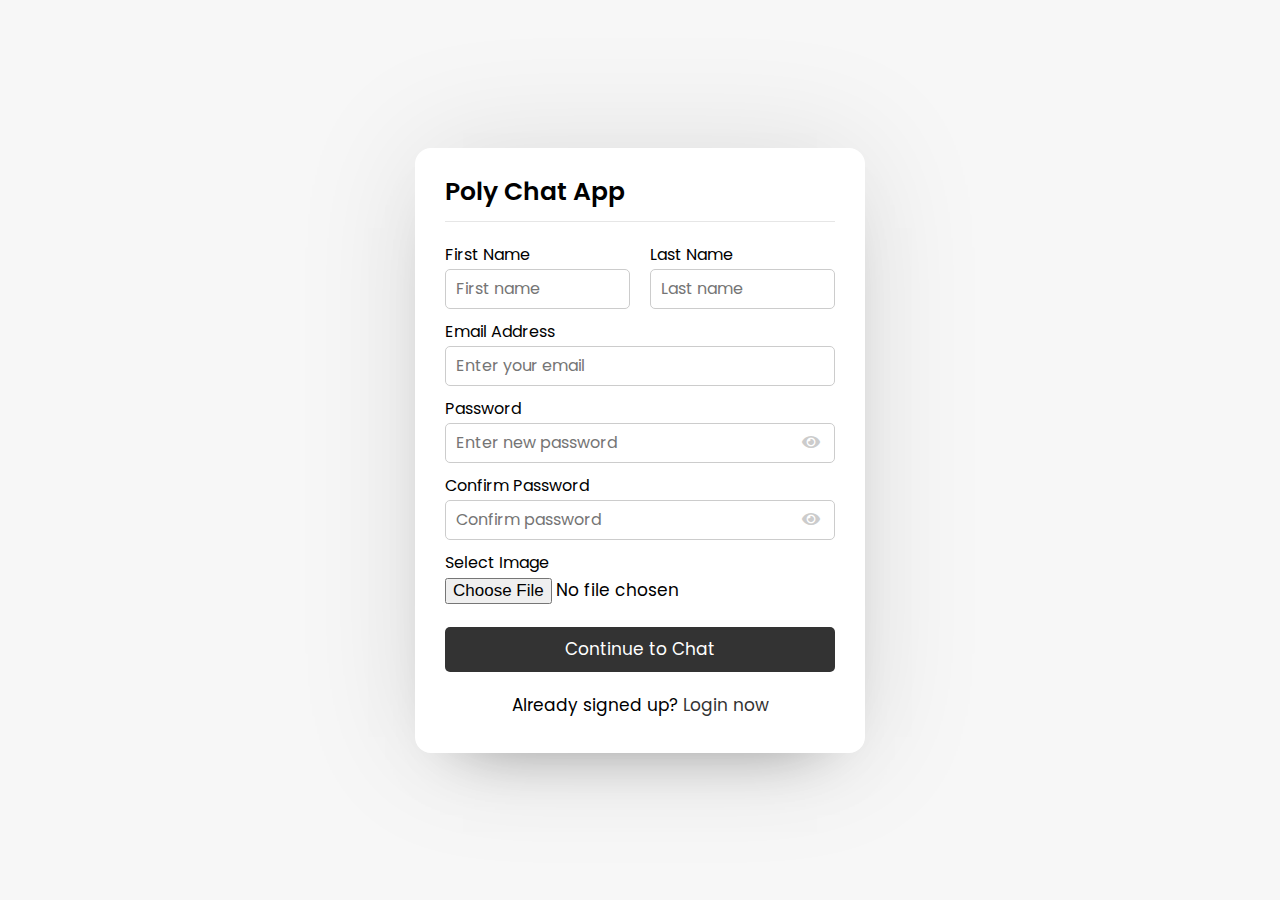
==== index.html @ 6d68069e "new_modifications1" ====
<!-- <!DOCTYPE html>
<html lang="en">
<head>
  <meta charset="UTF-8">
  <meta http-equiv="X-UA-Compatible" content="IE=edge">
  <meta name="viewport" content="width=device-width, initial-scale=1.0">
  <title>Poly Chat App</title>
  <link rel="stylesheet" href="style.css">
  <link rel="stylesheet" href="https://cdnjs.cloudflare.com/ajax/libs/font-awesome/5.15.2/css/all.min.css"/>
</head>
<body>
  <div class="wrapper">
    <section class="form signup">
      <header>Poly Chat App</header>
      <form action="#" method="POST" enctype="multipart/form-data" autocomplete="off">
        <div class="error-text">This is an error message!</div>
        <div class="name-details">
          <div class="field input">
            <label>First Name</label>
            <input type="text" class="fname" placeholder="First name" required>
          </div>
          <div class="field input">
            <label>Last Name</label>
            <input type="text" class="lname" placeholder="Last name" required>
          </div>
        </div>
        <div class="field input">
          <label>Email Address</label>
          <input type="text" class="email" placeholder="Enter your email" required>
        </div>
        <div class="field input">
          <label>Password</label>
          <input type="password" class="password" placeholder="Enter new password" required>
          <i class="fas fa-eye"></i>
        </div>
        <div class="field input">
          <label>Confirm Password</label>
          <input type="password" class="confirmPassword" placeholder="Confirm password" required>
          <i class="fas fa-eye"></i>
        </div>
        <div class="field image">
          <label>Select Image</label>
          <input type="file" class="photo" accept="image/*" required>
        </div>
        <div class="field button">
          <input type="submit" class="submit" value="Continue to Chat">
        </div>
      </form>
      <div class="link">Already signed up? <a href="login.html">Login now</a></div>
    </section>
  </div>

  <script src="/javascript/pass-show-hide.js"></script>
  <script src="/javascript/signup.js"></script>

</body>
</html> -->


<!DOCTYPE html>
<html lang="en">
<head>
  <meta charset="UTF-8">
  <meta http-equiv="X-UA-Compatible" content="IE=edge">
  <meta name="viewport" content="width=device-width, initial-scale=1.0">
  <title>Poly Chat App</title>
  <link rel="stylesheet" href="style.css">
  <link rel="stylesheet" href="https://cdnjs.cloudflare.com/ajax/libs/font-awesome/5.15.2/css/all.min.css"/>
</head>
<body>
  <div class="wrapper">
    <section class="signup_form">
      <header>Poly Chat App</header>
      <form action="#" method="POST" enctype="multipart/form-data" autocomplete="off">
        <div class="error-text">This is an error message!</div>
        <div class="name-details">
          <div class="field input">
            <label>First Name</label>
            <input type="text" class="fname" placeholder="First name" required>
          </div>
          <div class="field input">
            <label>Last Name</label>
            <input type="text" class="lname" placeholder="Last name" required>
          </div>
        </div>
        <div class="field input">
          <label>Email Address</label>
          <input type="text" class="email" placeholder="Enter your email" required>
        </div>
        <div class="field input">
          <label>Password</label>
          <input type="password" class="password" placeholder="Enter new password" required>
          <i class="fas fa-eye"></i>
        </div>
        <div class="field input">
          <label>Confirm Password</label>
          <input type="password" class="confirmPassword" placeholder="Confirm password" required>
          <i class="fas fa-eye"></i>
        </div>
        <div class="field image">
          <label>Select Image</label>
          <input type="file" class="photo" accept="image/*" required>
        </div>
        <div class="field button">
          <!-- make it a button -->
          <input type="submit" class="submit" value="Continue to Chat">
        </div>
      </form>
      <div class="link">Already signed up? <a href="login.html">Login now</a></div>
    </section>
  </div>

  <script src="/javascript/pass-show-hide.js"></script>
  <script src="/javascript/signup.js"></script>

</body>
</html>
---- style.css ----
@import url('https://fonts.googleapis.com/css2?family=Poppins:wght@200;300;400;500;600;700&display=swap');
*{
  margin: 0;
  padding: 0;
  box-sizing: border-box;
  text-decoration: none;
  font-family: 'Poppins', sans-serif;
}
body{
  display: flex;
  align-items: center;
  justify-content: center;
  min-height: 100vh;
  background: #f7f7f7;
  padding: 0 10px;
}
.wrapper{
  background: #fff;
  max-width: 450px;
  width: 100%;
  border-radius: 16px;
  box-shadow: 0 0 128px 0 rgba(0,0,0,0.1),
              0 32px 64px -48px rgba(0,0,0,0.5);
}

/* Login & Signup Form CSS Start */
.signup_form{
  padding: 25px 30px;
}
.signup_form header{
  font-size: 25px;
  font-weight: 600;
  padding-bottom: 10px;
  border-bottom: 1px solid #e6e6e6;
}
.signup_form form{
  margin: 20px 0;
}
.signup_form form .error-text{
  color: #721c24;
  padding: 8px 10px;
  text-align: center;
  border-radius: 5px;
  background: #f8d7da;
  border: 1px solid #f5c6cb;
  margin-bottom: 10px;
  display: none;
}
.signup_form form .name-details{
  display: flex;
}
.signup_form .name-details .field:first-child{
  margin-right: 10px;
}
.signup_form .name-details .field:last-child{
  margin-left: 10px;
}
.signup_form form .field{
  display: flex;
  margin-bottom: 10px;
  flex-direction: column;
  position: relative;
}
.signup_form form .field label{
  margin-bottom: 2px;
}
.signup_form form .input input{
  height: 40px;
  width: 100%;
  font-size: 16px;
  padding: 0 10px;
  border-radius: 5px;
  border: 1px solid #ccc;
}
.signup_form form .field input{
  outline: none;
}
.signup_form form .image input{
  font-size: 17px;
}
.signup_form form .button input{
  height: 45px;
  border: none;
  color: #fff;
  font-size: 17px;
  background: #333;
  border-radius: 5px;
  cursor: pointer;
  margin-top: 13px;
}
.signup_form form .field i{
  position: absolute;
  right: 15px;
  top: 70%;
  color: #ccc;
  cursor: pointer;
  transform: translateY(-50%);
}
.signup_form form .field i.active::before{
  color: #333;
  content: "\f070";
}
.signup_form .link{
  text-align: center;
  margin: 10px 0;
  font-size: 17px;
}
.signup_form .link a{
  color: #333;
}
.signup_form .link a:hover{
  text-decoration: underline;
}


/* Users List CSS Start */
.users{
  padding: 25px 30px;
}
.users header,
.users-list a{
  display: flex;
  align-items: center;
  padding-bottom: 20px;
  border-bottom: 1px solid #e6e6e6;
  justify-content: space-between;
  color: #333;
}
.wrapper img{
  object-fit: cover;
  border-radius: 50%;
}
.users header img{
  height: 50px;
  width: 50px;
}
:is(.users, .users-list) .content{
  display: flex;
  align-items: center;
}
:is(.users, .users-list) .content .details{
  color: #000;
  margin-left: 15px;
}

:is(.users, .users-list) .details span{
  font-size: 18px;
  font-weight: 500;
}
.users header .logout{
  display: block;
  background: #333;
  color: #fff;
  outline: none;
  border: none;
  padding: 7px 15px;
  text-decoration: none;
  border-radius: 5px;
  font-size: 17px;
}
.users .search{
  margin: 20px 0;
  display: flex;
  position: relative;
  align-items: center;
  justify-content: space-between;
}
.users .search .text{
  font-size: 18px;
}
.users .search input{
  position: absolute;
  height: 42px;
  width: calc(100% - 50px);
  font-size: 16px;
  padding: 0 13px;
  border: 1px solid #e6e6e6;
  outline: none;
  border-radius: 5px 0 0 5px;
  opacity: 0;
  pointer-events: none;
  transition: all 0.2s ease;
}
.users .search input.show{
  opacity: 1;
  pointer-events: auto;
}
.users .search button{
  position: relative;
  z-index: 1;
  width: 47px;
  height: 42px;
  font-size: 17px;
  cursor: pointer;
  border: none;
  background: #fff;
  color: #333;
  outline: none;
  border-radius: 0 5px 5px 0;
  transition: all 0.2s ease;
}
.users .search button.active{
  background: #333;
  color: #fff;
}
.search button.active i::before{
  content: '\f00d';
}
.users-list{
  max-height: 350px;
  overflow-y: auto;
}
:is(.users-list, .chat-box)::-webkit-scrollbar{
  width: 0px;
}
.users-list a{
  padding-bottom: 10px;
  margin-bottom: 15px;
  padding-right: 15px;
  border-bottom-color: #f1f1f1;
  page-break-after: 10px;
}
.users-list a:last-child{
  margin-bottom: 0px;
  border: none;
}
.users-list a img{
  height: 40px;
  width: 40px;
}
.users-list a .details p{
  color: #67676a;
}
.users-list a .status-dot{
  font-size: 12px;
  color: #468669;
  padding-left: 10px;
}
.users-list a .status-dot.offline{
  color: #ccc;
}

/* Chat Area CSS Start */
.chat-area header{
  display: flex;
  align-items: center;
  padding: 18px 30px;
}
.chat-area header .back-icon{
  color: #333;
  font-size: 18px;
}
.chat-area header img{
  height: 45px;
  width: 45px;
  margin: 0 15px;
}
.chat-area header .details span{
  font-size: 17px;
  font-weight: 500;
}
.chat-box{
  position: relative;
  min-height: 500px;
  max-height: 500px;
  overflow-y: auto;
  padding: 10px 30px 20px 30px;
  background: #f7f7f7;
  box-shadow: inset 0 32px 32px -32px rgb(0 0 0 / 5%),
              inset 0 -32px 32px -32px rgb(0 0 0 / 5%);
}
.chat-box .text{
  position: absolute;
  top: 45%;
  left: 50%;
  width: calc(100% - 50px);
  text-align: center;
  transform: translate(-50%, -50%);
}
.chat-box .chat{
  margin: 15px 0;
}
.chat-box .chat p{
  word-wrap: break-word;
  padding: 8px 16px;
  box-shadow: 0 0 32px rgb(0 0 0 / 8%),
              0rem 16px 16px -16px rgb(0 0 0 / 10%);
}
.chat-box .outgoing{
  display: flex;
}
.chat-box .outgoing .details{
  margin-left: auto;
  max-width: calc(100% - 130px);
}
.outgoing .details p{
  background: #333;
  color: #fff;
  border-radius: 18px 18px 0 18px;
}
.chat-box .incoming{
  display: flex;
  align-items: flex-end;
}
.chat-box .incoming img{
  height: 35px;
  width: 35px;
}
.chat-box .incoming .details{
  margin-right: auto;
  margin-left: 10px;
  max-width: calc(100% - 130px);
}
.incoming .details p{
  background: #fff;
  color: #333;
  border-radius: 18px 18px 18px 0;
}
.typing-area{
  padding: 18px 30px;
  display: flex;
  justify-content: space-between;
}
.typing-area input{
  height: 45px;
  width: calc(100% - 58px);
  font-size: 16px;
  padding: 0 13px;
  border: 1px solid #e6e6e6;
  outline: none;
  border-radius: 5px 0 0 5px;
}
.typing-area button{
  color: #fff;
  width: 55px;
  border: none;
  outline: none;
  background: #333;
  font-size: 19px;
  cursor: pointer;
  opacity: 0.7;
  pointer-events: none;
  border-radius: 0 5px 5px 0;
  transition: all 0.3s ease;
}
.typing-area button.active{
  opacity: 1;
  pointer-events: auto;
}

/* Responive media query */
@media screen and (max-width: 450px) {
  .form, .users{
    padding: 20px;
  }
  .form header{
    text-align: center;
  }
  .form form .name-details{
    flex-direction: column;
  }
  .form .name-details .field:first-child{
    margin-right: 0px;
  }
  .form .name-details .field:last-child{
    margin-left: 0px;
  }

  .users header img{
    height: 45px;
    width: 45px;
  }
  .users header .logout{
    padding: 6px 10px;
    font-size: 16px;
  }
  :is(.users, .users-list) .content .details{
    margin-left: 15px;
  }

  .users-list a{
    padding-right: 10px;
  }

  .chat-area header{
    padding: 15px 20px;
  }
  .chat-box{
    min-height: 400px;
    padding: 10px 15px 15px 20px;
  }
  .chat-box .chat p{
    font-size: 15px;
  }
  .chat-box .outogoing .details{
    max-width: 230px;
  }
  .chat-box .incoming .details{
    max-width: 265px;
  }
  .incoming .details img{
    height: 30px;
    width: 30px;
  }
  .chat-area form{
    padding: 20px;
  }
  .chat-area form input{
    height: 40px;
    width: calc(100% - 48px);
  }
  .chat-area form button{
    width: 45px;
  }
}
---- style.css ----
@import url('https://fonts.googleapis.com/css2?family=Poppins:wght@200;300;400;500;600;700&display=swap');
*{
  margin: 0;
  padding: 0;
  box-sizing: border-box;
  text-decoration: none;
  font-family: 'Poppins', sans-serif;
}
body{
  display: flex;
  align-items: center;
  justify-content: center;
  min-height: 100vh;
  background: #f7f7f7;
  padding: 0 10px;
}
.wrapper{
  background: #fff;
  max-width: 450px;
  width: 100%;
  border-radius: 16px;
  box-shadow: 0 0 128px 0 rgba(0,0,0,0.1),
              0 32px 64px -48px rgba(0,0,0,0.5);
}

/* Login & Signup Form CSS Start */
.signup_form{
  padding: 25px 30px;
}
.signup_form header{
  font-size: 25px;
  font-weight: 600;
  padding-bottom: 10px;
  border-bottom: 1px solid #e6e6e6;
}
.signup_form form{
  margin: 20px 0;
}
.signup_form form .error-text{
  color: #721c24;
  padding: 8px 10px;
  text-align: center;
  border-radius: 5px;
  background: #f8d7da;
  border: 1px solid #f5c6cb;
  margin-bottom: 10px;
  display: none;
}
.signup_form form .name-details{
  display: flex;
}
.signup_form .name-details .field:first-child{
  margin-right: 10px;
}
.signup_form .name-details .field:last-child{
  margin-left: 10px;
}
.signup_form form .field{
  display: flex;
  margin-bottom: 10px;
  flex-direction: column;
  position: relative;
}
.signup_form form .field label{
  margin-bottom: 2px;
}
.signup_form form .input input{
  height: 40px;
  width: 100%;
  font-size: 16px;
  padding: 0 10px;
  border-radius: 5px;
  border: 1px solid #ccc;
}
.signup_form form .field input{
  outline: none;
}
.signup_form form .image input{
  font-size: 17px;
}
.signup_form form .button input{
  height: 45px;
  border: none;
  color: #fff;
  font-size: 17px;
  background: #333;
  border-radius: 5px;
  cursor: pointer;
  margin-top: 13px;
}
.signup_form form .field i{
  position: absolute;
  right: 15px;
  top: 70%;
  color: #ccc;
  cursor: pointer;
  transform: translateY(-50%);
}
.signup_form form .field i.active::before{
  color: #333;
  content: "\f070";
}
.signup_form .link{
  text-align: center;
  margin: 10px 0;
  font-size: 17px;
}
.signup_form .link a{
  color: #333;
}
.signup_form .link a:hover{
  text-decoration: underline;
}


/* Users List CSS Start */
.users{
  padding: 25px 30px;
}
.users header,
.users-list a{
  display: flex;
  align-items: center;
  padding-bottom: 20px;
  border-bottom: 1px solid #e6e6e6;
  justify-content: space-between;
  color: #333;
}
.wrapper img{
  object-fit: cover;
  border-radius: 50%;
}
.users header img{
  height: 50px;
  width: 50px;
}
:is(.users, .users-list) .content{
  display: flex;
  align-items: center;
}
:is(.users, .users-list) .content .details{
  color: #000;
  margin-left: 15px;
}

:is(.users, .users-list) .details span{
  font-size: 18px;
  font-weight: 500;
}
.users header .logout{
  display: block;
  background: #333;
  color: #fff;
  outline: none;
  border: none;
  padding: 7px 15px;
  text-decoration: none;
  border-radius: 5px;
  font-size: 17px;
}
.users .search{
  margin: 20px 0;
  display: flex;
  position: relative;
  align-items: center;
  justify-content: space-between;
}
.users .search .text{
  font-size: 18px;
}
.users .search input{
  position: absolute;
  height: 42px;
  width: calc(100% - 50px);
  font-size: 16px;
  padding: 0 13px;
  border: 1px solid #e6e6e6;
  outline: none;
  border-radius: 5px 0 0 5px;
  opacity: 0;
  pointer-events: none;
  transition: all 0.2s ease;
}
.users .search input.show{
  opacity: 1;
  pointer-events: auto;
}
.users .search button{
  position: relative;
  z-index: 1;
  width: 47px;
  height: 42px;
  font-size: 17px;
  cursor: pointer;
  border: none;
  background: #fff;
  color: #333;
  outline: none;
  border-radius: 0 5px 5px 0;
  transition: all 0.2s ease;
}
.users .search button.active{
  background: #333;
  color: #fff;
}
.search button.active i::before{
  content: '\f00d';
}
.users-list{
  max-height: 350px;
  overflow-y: auto;
}
:is(.users-list, .chat-box)::-webkit-scrollbar{
  width: 0px;
}
.users-list a{
  padding-bottom: 10px;
  margin-bottom: 15px;
  padding-right: 15px;
  border-bottom-color: #f1f1f1;
  page-break-after: 10px;
}
.users-list a:last-child{
  margin-bottom: 0px;
  border: none;
}
.users-list a img{
  height: 40px;
  width: 40px;
}
.users-list a .details p{
  color: #67676a;
}
.users-list a .status-dot{
  font-size: 12px;
  color: #468669;
  padding-left: 10px;
}
.users-list a .status-dot.offline{
  color: #ccc;
}

/* Chat Area CSS Start */
.chat-area header{
  display: flex;
  align-items: center;
  padding: 18px 30px;
}
.chat-area header .back-icon{
  color: #333;
  font-size: 18px;
}
.chat-area header img{
  height: 45px;
  width: 45px;
  margin: 0 15px;
}
.chat-area header .details span{
  font-size: 17px;
  font-weight: 500;
}
.chat-box{
  position: relative;
  min-height: 500px;
  max-height: 500px;
  overflow-y: auto;
  padding: 10px 30px 20px 30px;
  background: #f7f7f7;
  box-shadow: inset 0 32px 32px -32px rgb(0 0 0 / 5%),
              inset 0 -32px 32px -32px rgb(0 0 0 / 5%);
}
.chat-box .text{
  position: absolute;
  top: 45%;
  left: 50%;
  width: calc(100% - 50px);
  text-align: center;
  transform: translate(-50%, -50%);
}
.chat-box .chat{
  margin: 15px 0;
}
.chat-box .chat p{
  word-wrap: break-word;
  padding: 8px 16px;
  box-shadow: 0 0 32px rgb(0 0 0 / 8%),
              0rem 16px 16px -16px rgb(0 0 0 / 10%);
}
.chat-box .outgoing{
  display: flex;
}
.chat-box .outgoing .details{
  margin-left: auto;
  max-width: calc(100% - 130px);
}
.outgoing .details p{
  background: #333;
  color: #fff;
  border-radius: 18px 18px 0 18px;
}
.chat-box .incoming{
  display: flex;
  align-items: flex-end;
}
.chat-box .incoming img{
  height: 35px;
  width: 35px;
}
.chat-box .incoming .details{
  margin-right: auto;
  margin-left: 10px;
  max-width: calc(100% - 130px);
}
.incoming .details p{
  background: #fff;
  color: #333;
  border-radius: 18px 18px 18px 0;
}
.typing-area{
  padding: 18px 30px;
  display: flex;
  justify-content: space-between;
}
.typing-area input{
  height: 45px;
  width: calc(100% - 58px);
  font-size: 16px;
  padding: 0 13px;
  border: 1px solid #e6e6e6;
  outline: none;
  border-radius: 5px 0 0 5px;
}
.typing-area button{
  color: #fff;
  width: 55px;
  border: none;
  outline: none;
  background: #333;
  font-size: 19px;
  cursor: pointer;
  opacity: 0.7;
  pointer-events: none;
  border-radius: 0 5px 5px 0;
  transition: all 0.3s ease;
}
.typing-area button.active{
  opacity: 1;
  pointer-events: auto;
}

/* Responive media query */
@media screen and (max-width: 450px) {
  .form, .users{
    padding: 20px;
  }
  .form header{
    text-align: center;
  }
  .form form .name-details{
    flex-direction: column;
  }
  .form .name-details .field:first-child{
    margin-right: 0px;
  }
  .form .name-details .field:last-child{
    margin-left: 0px;
  }

  .users header img{
    height: 45px;
    width: 45px;
  }
  .users header .logout{
    padding: 6px 10px;
    font-size: 16px;
  }
  :is(.users, .users-list) .content .details{
    margin-left: 15px;
  }

  .users-list a{
    padding-right: 10px;
  }

  .chat-area header{
    padding: 15px 20px;
  }
  .chat-box{
    min-height: 400px;
    padding: 10px 15px 15px 20px;
  }
  .chat-box .chat p{
    font-size: 15px;
  }
  .chat-box .outogoing .details{
    max-width: 230px;
  }
  .chat-box .incoming .details{
    max-width: 265px;
  }
  .incoming .details img{
    height: 30px;
    width: 30px;
  }
  .chat-area form{
    padding: 20px;
  }
  .chat-area form input{
    height: 40px;
    width: calc(100% - 48px);
  }
  .chat-area form button{
    width: 45px;
  }
}
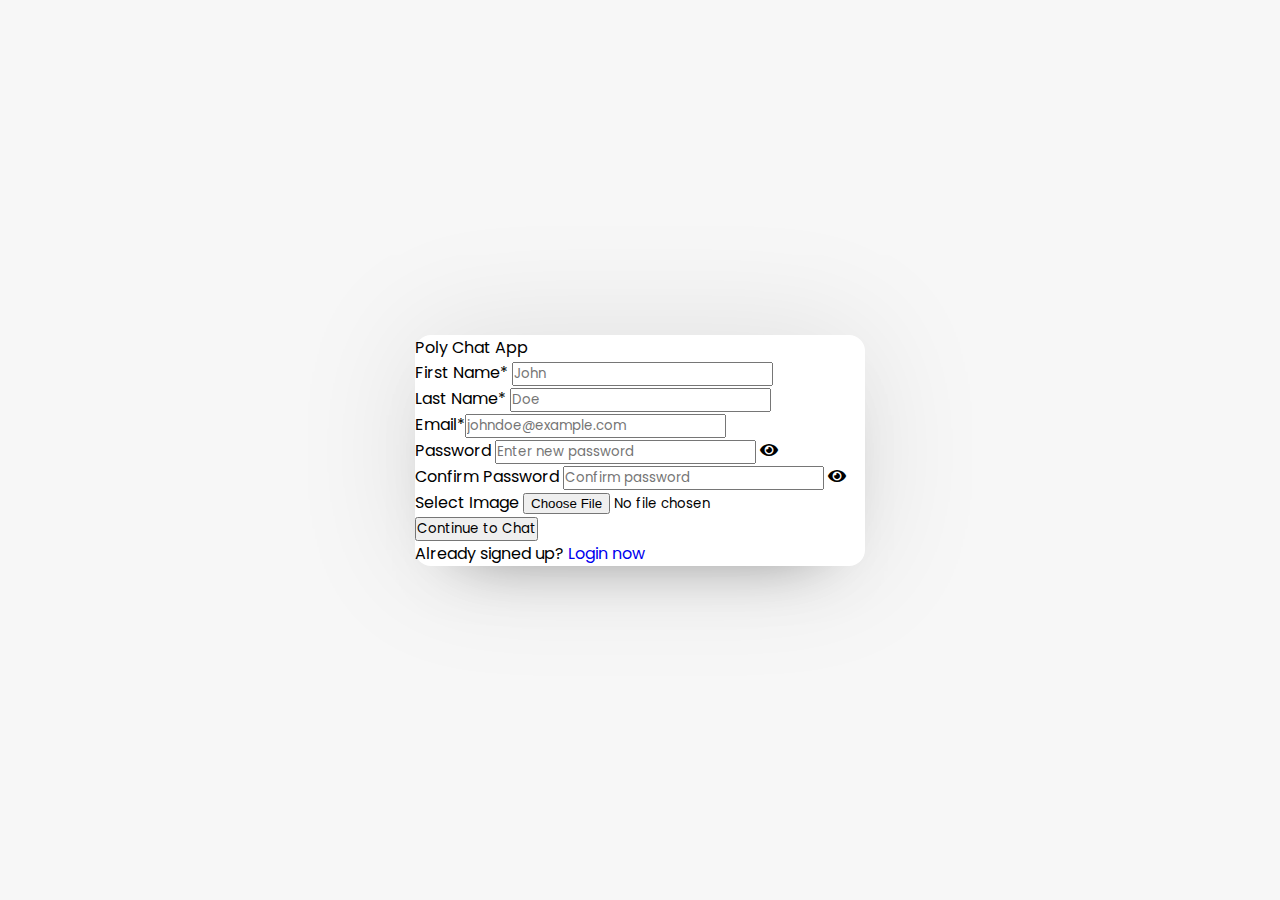
==== commit c23bd63f: "a simple of how to get an errors and working on models" ====
--- a/index.html
+++ b/index.html
@@ -1,4 +1,4 @@
-<!-- <!DOCTYPE html>
+<!DOCTYPE html>
 <html lang="en">
 <head>
   <meta charset="UTF-8">
@@ -13,20 +13,22 @@
     <section class="form signup">
       <header>Poly Chat App</header>
       <form action="#" method="POST" enctype="multipart/form-data" autocomplete="off">
-        <div class="error-text">This is an error message!</div>
+        <!-- <div class="error-text">This is an error message!</div> -->
+        <div class="error-text"></div>
         <div class="name-details">
           <div class="field input">
-            <label>First Name</label>
-            <input type="text" class="fname" placeholder="First name" required>
+            <label>First Name*</label>
+            <input type="text" class="fname" placeholder="John" required>
           </div>
           <div class="field input">
-            <label>Last Name</label>
-            <input type="text" class="lname" placeholder="Last name" required>
+            <label>Last Name*</label>
+            <input type="text" class="lname" placeholder="Doe" required>
           </div>
         </div>
         <div class="field input">
-          <label>Email Address</label>
-          <input type="text" class="email" placeholder="Enter your email" required>
+          <!-- <label>Email Address</label>
+          <input type="text" class="email" placeholder="Enter your email" required> -->
+          <label>Email*<input type="email" class="email" placeholder="johndoe@example.com" required></label>
         </div>
         <div class="field input">
           <label>Password</label>
@@ -36,7 +38,7 @@
         <div class="field input">
           <label>Confirm Password</label>
           <input type="password" class="confirmPassword" placeholder="Confirm password" required>
-          <i class="fas fa-eye"></i>
+          <i class="fas fa-eye" id="icon"></i>
         </div>
         <div class="field image">
           <label>Select Image</label>
@@ -49,69 +51,8 @@
       <div class="link">Already signed up? <a href="login.html">Login now</a></div>
     </section>
   </div>
-
   <script src="/javascript/pass-show-hide.js"></script>
   <script src="/javascript/signup.js"></script>
 
 </body>
-</html> -->
-
-
-<!DOCTYPE html>
-<html lang="en">
-<head>
-  <meta charset="UTF-8">
-  <meta http-equiv="X-UA-Compatible" content="IE=edge">
-  <meta name="viewport" content="width=device-width, initial-scale=1.0">
-  <title>Poly Chat App</title>
-  <link rel="stylesheet" href="style.css">
-  <link rel="stylesheet" href="https://cdnjs.cloudflare.com/ajax/libs/font-awesome/5.15.2/css/all.min.css"/>
-</head>
-<body>
-  <div class="wrapper">
-    <section class="signup_form">
-      <header>Poly Chat App</header>
-      <form action="#" method="POST" enctype="multipart/form-data" autocomplete="off">
-        <div class="error-text">This is an error message!</div>
-        <div class="name-details">
-          <div class="field input">
-            <label>First Name</label>
-            <input type="text" class="fname" placeholder="First name" required>
-          </div>
-          <div class="field input">
-            <label>Last Name</label>
-            <input type="text" class="lname" placeholder="Last name" required>
-          </div>
-        </div>
-        <div class="field input">
-          <label>Email Address</label>
-          <input type="text" class="email" placeholder="Enter your email" required>
-        </div>
-        <div class="field input">
-          <label>Password</label>
-          <input type="password" class="password" placeholder="Enter new password" required>
-          <i class="fas fa-eye"></i>
-        </div>
-        <div class="field input">
-          <label>Confirm Password</label>
-          <input type="password" class="confirmPassword" placeholder="Confirm password" required>
-          <i class="fas fa-eye"></i>
-        </div>
-        <div class="field image">
-          <label>Select Image</label>
-          <input type="file" class="photo" accept="image/*" required>
-        </div>
-        <div class="field button">
-          <!-- make it a button -->
-          <input type="submit" class="submit" value="Continue to Chat">
-        </div>
-      </form>
-      <div class="link">Already signed up? <a href="login.html">Login now</a></div>
-    </section>
-  </div>
-
-  <script src="/javascript/pass-show-hide.js"></script>
-  <script src="/javascript/signup.js"></script>
-
-</body>
-</html>
+</html>